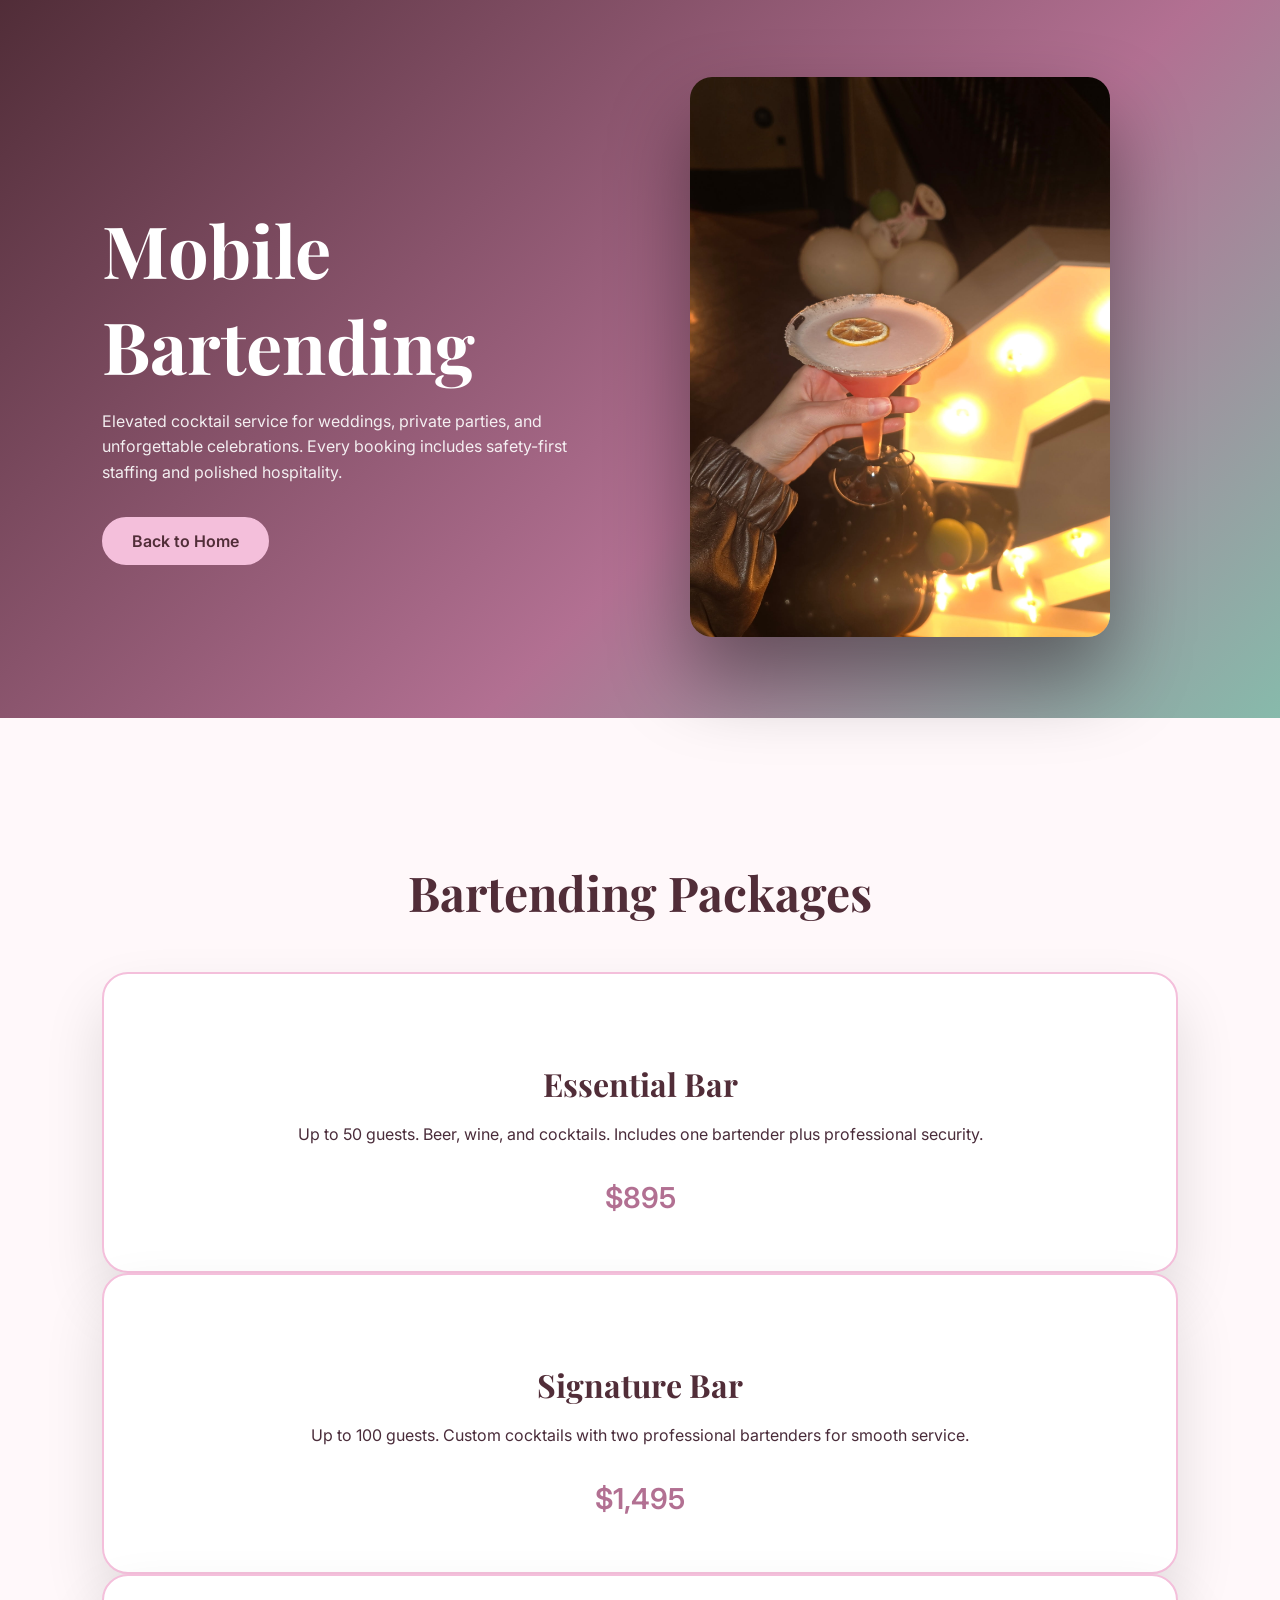
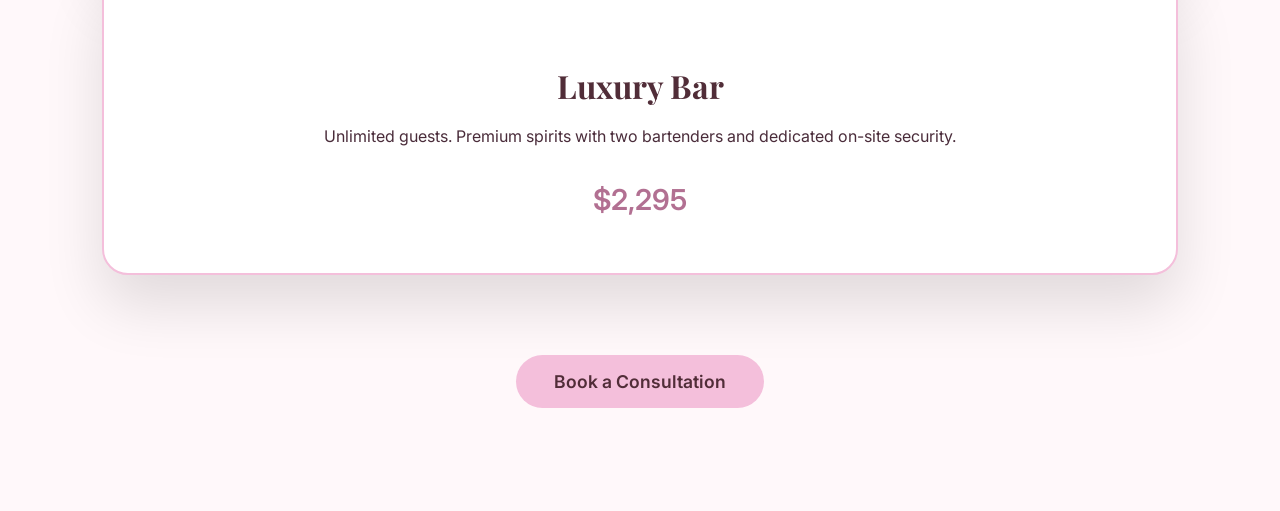
==== bartending.html @ ce917d85 "update photo on bartending page" ====
<!DOCTYPE html>
<html lang="en">
<head>
<meta charset="UTF-8">
<title>Mobile Bartending | Make It A Double</title>

<link href="https://fonts.googleapis.com/css2?family=Playfair+Display:wght@400;500&family=Inter:wght@400;500;600&display=swap" rel="stylesheet">
<link rel="stylesheet" href="service.css">

</head>

<body>

<header class="page-hero">
  <div class="page-hero-inner">
    <div class="page-text">
      <h1>Mobile Bartending</h1>
      <p>
        Elevated cocktail service for weddings, private parties, and unforgettable celebrations.
        Every booking includes safety-first staffing and polished hospitality.
      </p>

      <a href="index.html" class="btn-outline">Back to Home</a>
    </div>

    <div class="page-image">
      <img src="Images/3849830611648929464.JPG" alt="Mobile bartending">
    </div>
  </div>
</header>

<section class="packages">
  <h2>Bartending Packages</h2>

  <div class="package-grid">

    <div class="package">
      <h3>Essential Bar</h3>
      <p>Up to 50 guests. Beer, wine, and cocktails. Includes one bartender plus professional security.</p>
      <span class="price">$895</span>
    </div>

    <div class="package">
      <h3>Signature Bar</h3>
      <p>Up to 100 guests. Custom cocktails with two professional bartenders for smooth service.</p>
      <span class="price">$1,495</span>
    </div>

    <div class="package">
      <h3>Luxury Bar</h3>
      <p>Unlimited guests. Premium spirits with two bartenders and dedicated on-site security.</p>
      <span class="price">$2,295</span>
    </div>

  </div>
  <div class="cta-wrap">
  <a href="book.html" class="btn-primary">Book a Consultation</a>
  </div>
</section>

</body>
</html>
---- service.css ----
* {
  box-sizing: border-box;
}

body {
  margin: 0;
  font-family: "Inter", sans-serif;
  background: #fff8fa;
  color: #512d38;
}

/* ---------- HERO ---------- */

.page-hero {
  padding: 6vw 8vw;
  background: linear-gradient(135deg, #512d38, #b27092 60%, #87baab);
  color: white;
}

.page-hero-inner {
  display: grid;
  grid-template-columns: 1.1fr 1fr;
  align-items: center;
  gap: 4vw;
  max-width: 1200px;
  margin: auto;
}

.page-text h1 {
  font-family: "Playfair Display", serif;
  font-size: clamp(3rem, 6vw, 4.5rem);
  margin-bottom: 1rem;
}

.page-text p {
  max-width: 520px;
  line-height: 1.6;
  opacity: .9;
  margin-bottom: 2rem;
}

.page-image img {
  width: 100%;
  max-width: 420px;
  border-radius: 22px;
  box-shadow: 0 40px 80px rgba(0,0,0,.4);
}

/* ---------- BUTTONS ---------- */

.btn-outline {
  display: inline-block;
  padding: 12px 28px;
  border-radius: 40px;
  background: #f4bfdb;
  border: 2px solid #f4bfdb;
  color: #512d38;
  text-decoration: none;
  font-weight: 600;
  opacity: 1;
}

.btn-outline:hover {
  background: #ffe9f3;
  border-color: #ffe9f3;
  color: #512d38;
}

.btn-primary {
  display: inline-block;
  background: #f4bfdb;
  color: #512d38;
  padding: 16px 38px;
  border-radius: 40px;
  text-decoration: none;
  font-weight: 600;
  font-size: 1.1rem;
}

.btn-primary:hover {
  background: #ffe6f2;
}

/* ---------- PACKAGES ---------- */

.packages {
  padding: 8vw;
  background: #fff8fa;
  text-align: center;
}

.packages h2 {
  font-family: "Playfair Display", serif;
  font-size: 3rem;
  margin-bottom: 3rem;
}

/* GRID */

.service-grid {
  display: grid;
  grid-template-columns: repeat(3, 1fr);
  gap: 2.5rem;
  max-width: 1200px;
  margin: 0 auto;
}
/* CARDS */

.package {
  background: white;
  border-radius: 26px;
  padding: 3.5rem;
  border: 2px solid #f4bfdb;
  box-shadow: 0 30px 60px rgba(0,0,0,.12);
  transition: transform .3s ease, box-shadow .3s ease;
}

.package:hover {
  transform: translateY(-10px);
  box-shadow: 0 50px 100px rgba(0,0,0,.18);
}

.package h3 {
  font-family: "Playfair Display", serif;
  font-size: 2rem;
  margin-bottom: 1rem;
}

.package p {
  line-height: 1.7;
  margin-bottom: 2rem;
  color: #4a2c3a;
}

.price {
  font-size: 1.8rem;
  font-weight: 600;
  color: #b27092;
}

/* CTA */

.cta-wrap {
  margin-top: 5rem;
}

/* ---------- MOBILE ---------- */

@media (max-width: 900px) {
  .page-hero-inner {
    grid-template-columns: 1fr;
    text-align: center;
  }

  .page-image img {
    margin-top: 3rem;
  }
}
/* Force solid CTA buttons on service pages */
.btn {
  background: #f4bfdb;
  color: #512d38;
  opacity: 1;
  border: none;
}

.btn:hover {
  background: #ffe9f3;
}
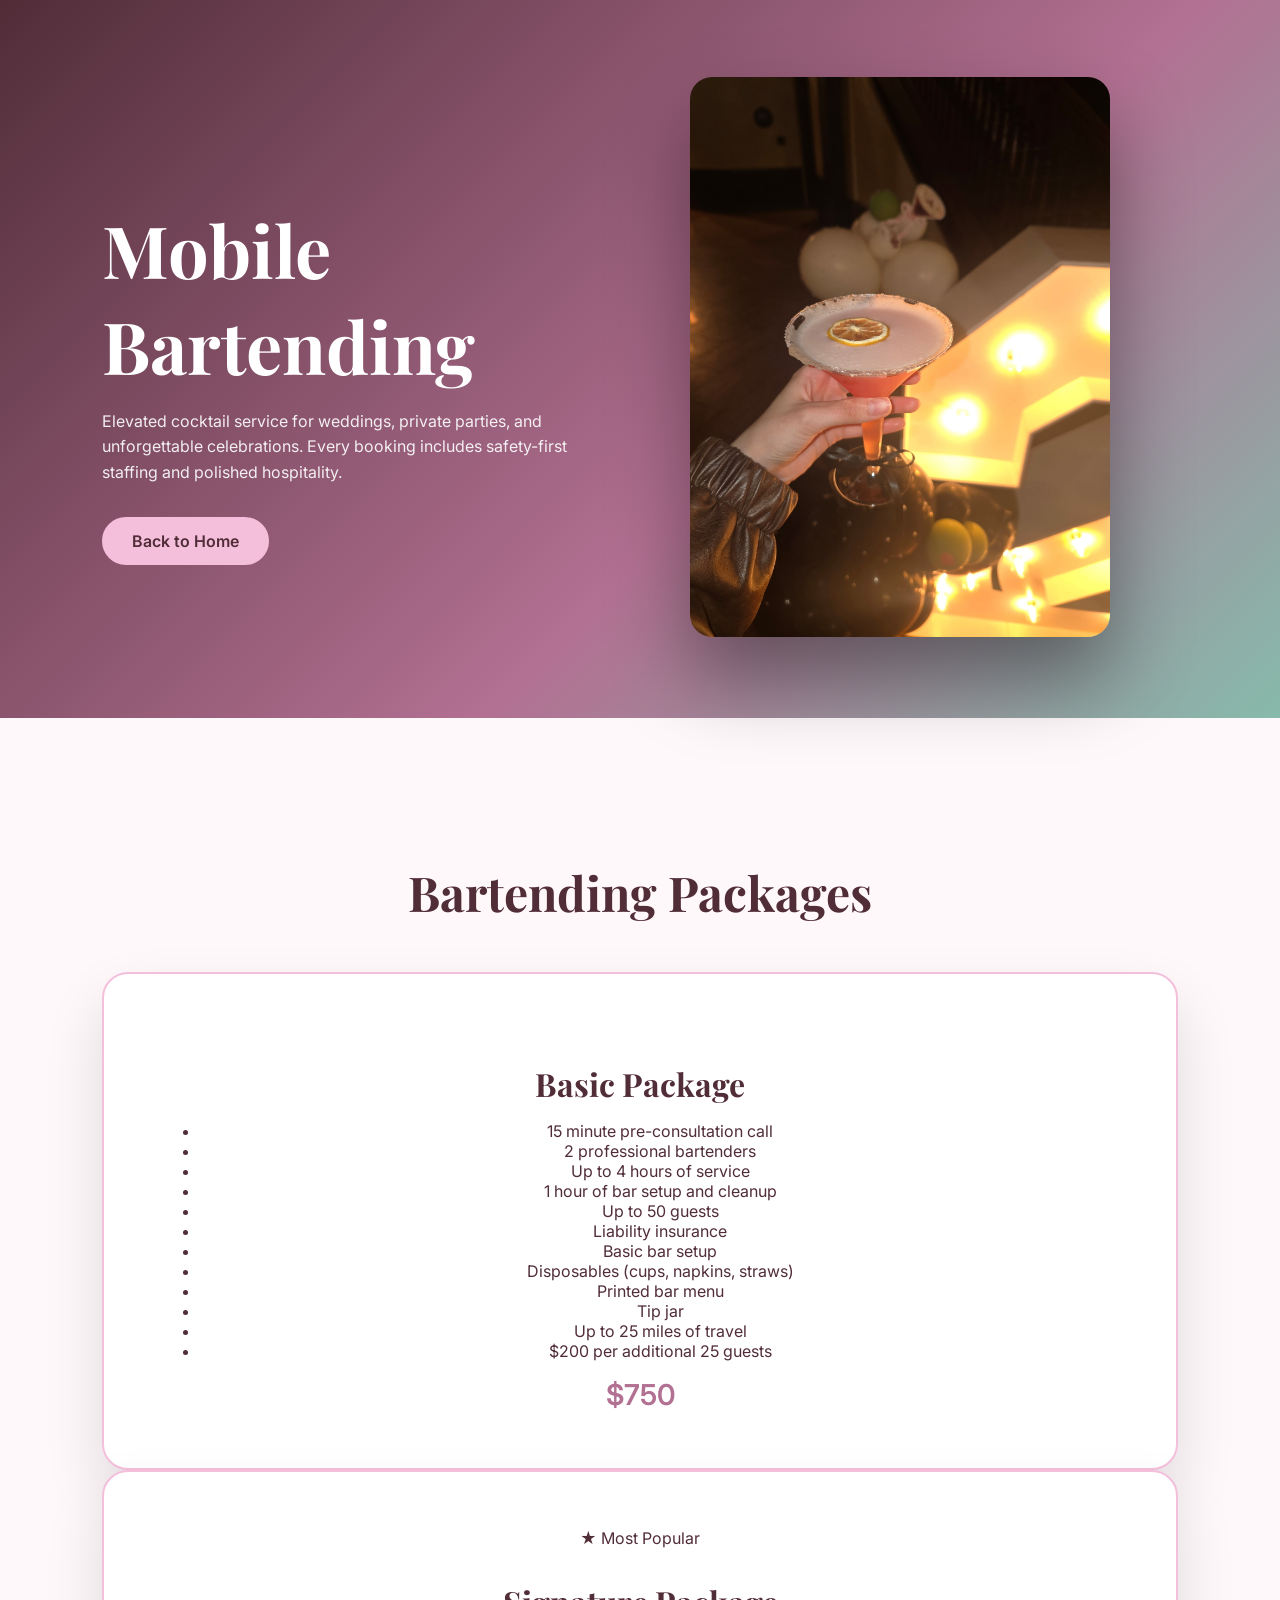
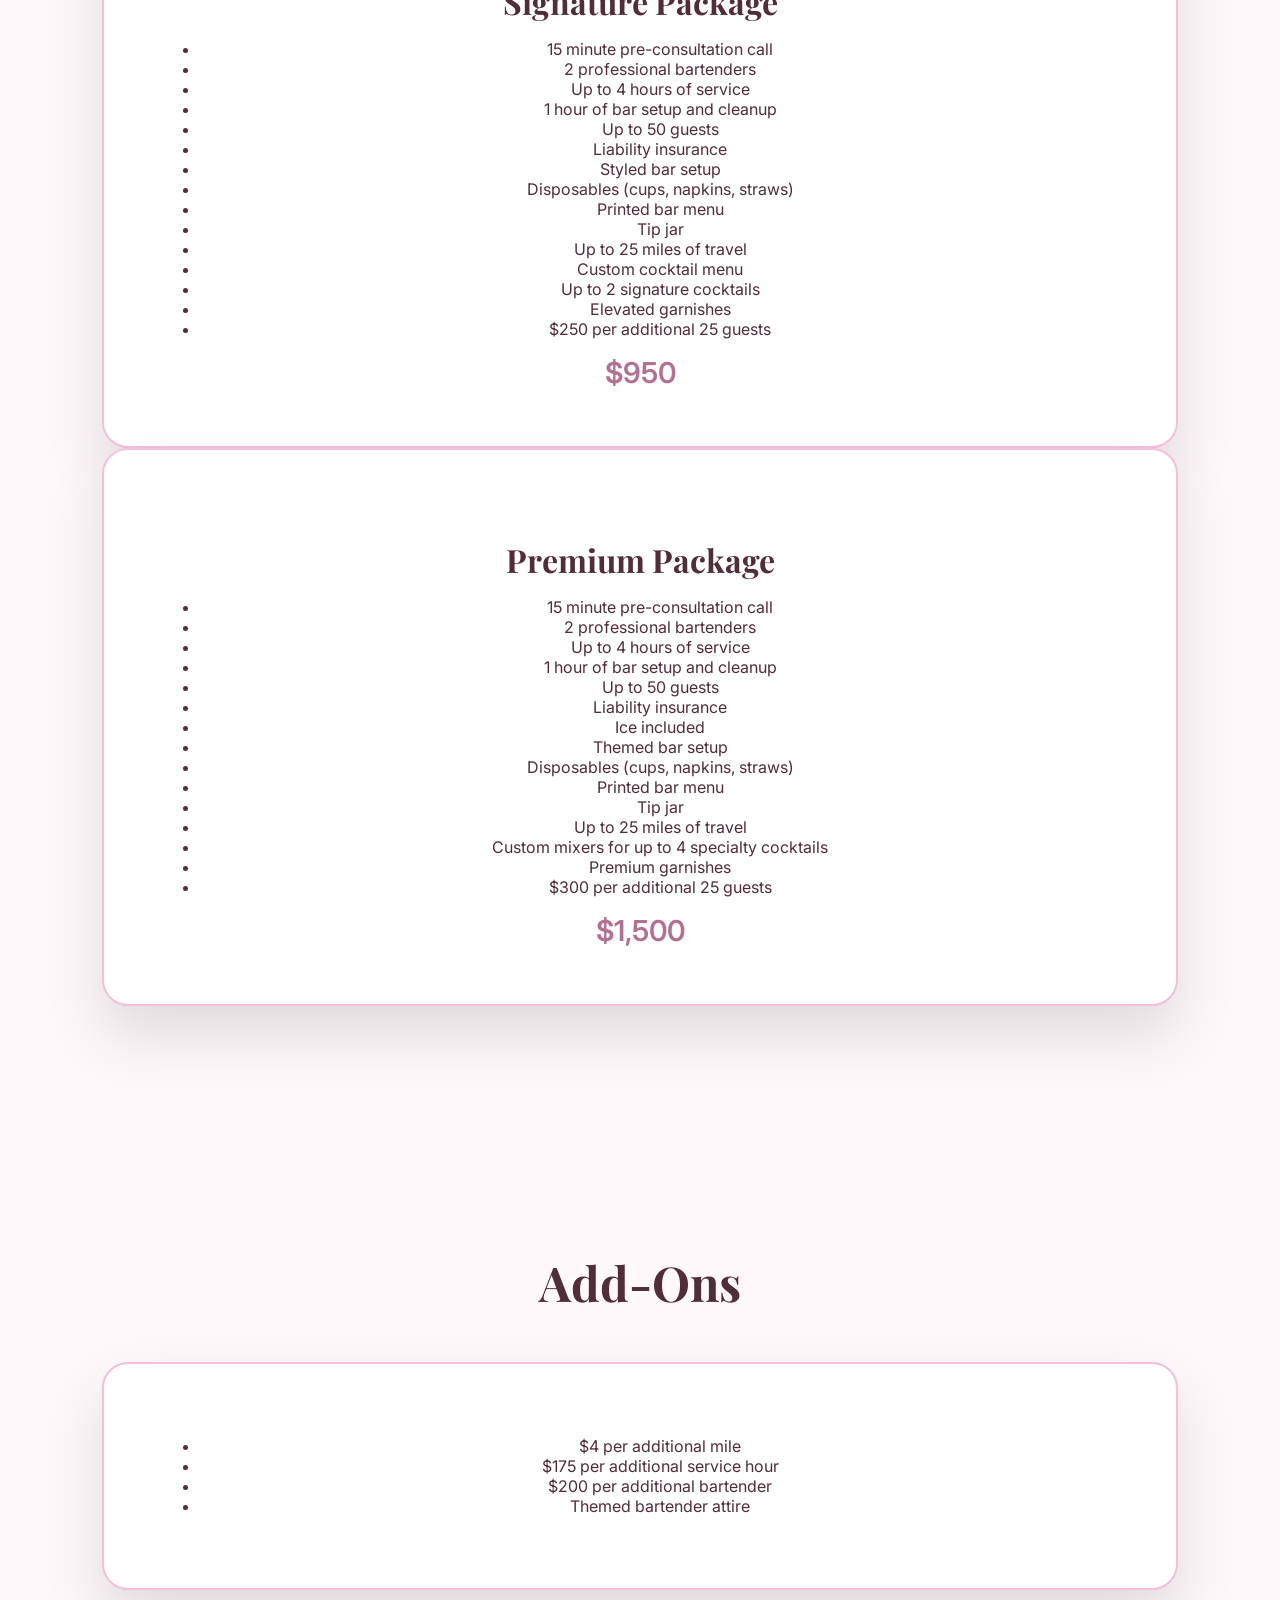
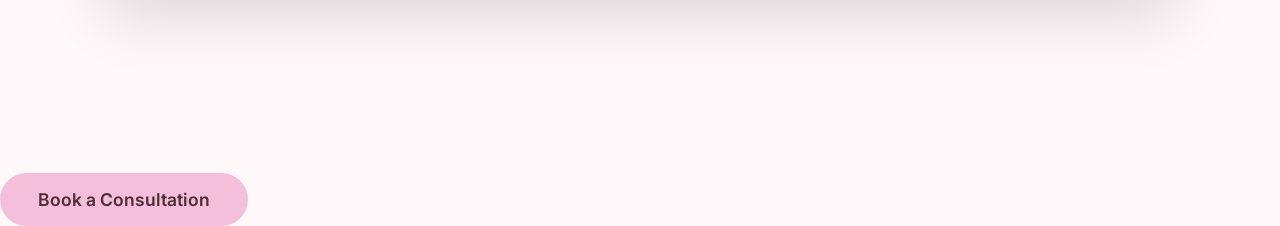
==== commit ff63887e: "change packages on bartending page" ====
--- a/bartending.html
+++ b/bartending.html
@@ -34,23 +34,96 @@
 
   <div class="package-grid">
 
+    <!-- BASIC PACKAGE -->
     <div class="package">
-      <h3>Essential Bar</h3>
-      <p>Up to 50 guests. Beer, wine, and cocktails. Includes one bartender plus professional security.</p>
-      <span class="price">$895</span>
+      <h3>Basic Package</h3>
+
+      <ul class="package-list">
+        <li>15 minute pre-consultation call</li>
+        <li>2 professional bartenders</li>
+        <li>Up to 4 hours of service</li>
+        <li>1 hour of bar setup and cleanup</li>
+        <li>Up to 50 guests</li>
+        <li>Liability insurance</li>
+        <li>Basic bar setup</li>
+        <li>Disposables (cups, napkins, straws)</li>
+        <li>Printed bar menu</li>
+        <li>Tip jar</li>
+        <li>Up to 25 miles of travel</li>
+        <li>$200 per additional 25 guests</li>
+      </ul>
+
+      <span class="price">$750</span>
     </div>
 
-    <div class="package">
-      <h3>Signature Bar</h3>
-      <p>Up to 100 guests. Custom cocktails with two professional bartenders for smooth service.</p>
-      <span class="price">$1,495</span>
+    <!-- SIGNATURE PACKAGE -->
+    <div class="package featured">
+      <span class="badge">★ Most Popular</span>
+      <h3>Signature Package</h3>
+
+      <ul class="package-list">
+        <li>15 minute pre-consultation call</li>
+        <li>2 professional bartenders</li>
+        <li>Up to 4 hours of service</li>
+        <li>1 hour of bar setup and cleanup</li>
+        <li>Up to 50 guests</li>
+        <li>Liability insurance</li>
+        <li>Styled bar setup</li>
+        <li>Disposables (cups, napkins, straws)</li>
+        <li>Printed bar menu</li>
+        <li>Tip jar</li>
+        <li>Up to 25 miles of travel</li>
+        <li>Custom cocktail menu</li>
+        <li>Up to 2 signature cocktails</li>
+        <li>Elevated garnishes</li>
+        <li>$250 per additional 25 guests</li>
+      </ul>
+
+      <span class="price">$950</span>
     </div>
 
+    <!-- PREMIUM PACKAGE -->
     <div class="package">
-      <h3>Luxury Bar</h3>
-      <p>Unlimited guests. Premium spirits with two bartenders and dedicated on-site security.</p>
-      <span class="price">$2,295</span>
+      <h3>Premium Package</h3>
+
+      <ul class="package-list">
+        <li>15 minute pre-consultation call</li>
+        <li>2 professional bartenders</li>
+        <li>Up to 4 hours of service</li>
+        <li>1 hour of bar setup and cleanup</li>
+        <li>Up to 50 guests</li>
+        <li>Liability insurance</li>
+        <li>Ice included</li>
+        <li>Themed bar setup</li>
+        <li>Disposables (cups, napkins, straws)</li>
+        <li>Printed bar menu</li>
+        <li>Tip jar</li>
+        <li>Up to 25 miles of travel</li>
+        <li>Custom mixers for up to 4 specialty cocktails</li>
+        <li>Premium garnishes</li>
+        <li>$300 per additional 25 guests</li>
+      </ul>
+
+      <span class="price">$1,500</span>
     </div>
+
+  </div>
+</section>
+
+<section class="packages addons">
+  <h2>Add-Ons</h2>
+
+  <div class="package-grid single">
+    <div class="package">
+      <ul class="package-list">
+        <li>$4 per additional mile</li>
+        <li>$175 per additional service hour</li>
+        <li>$200 per additional bartender</li>
+        <li>Themed bartender attire</li>
+      </ul>
+    </div>
+  </div>
+</section>
 
   </div>
   <div class="cta-wrap">
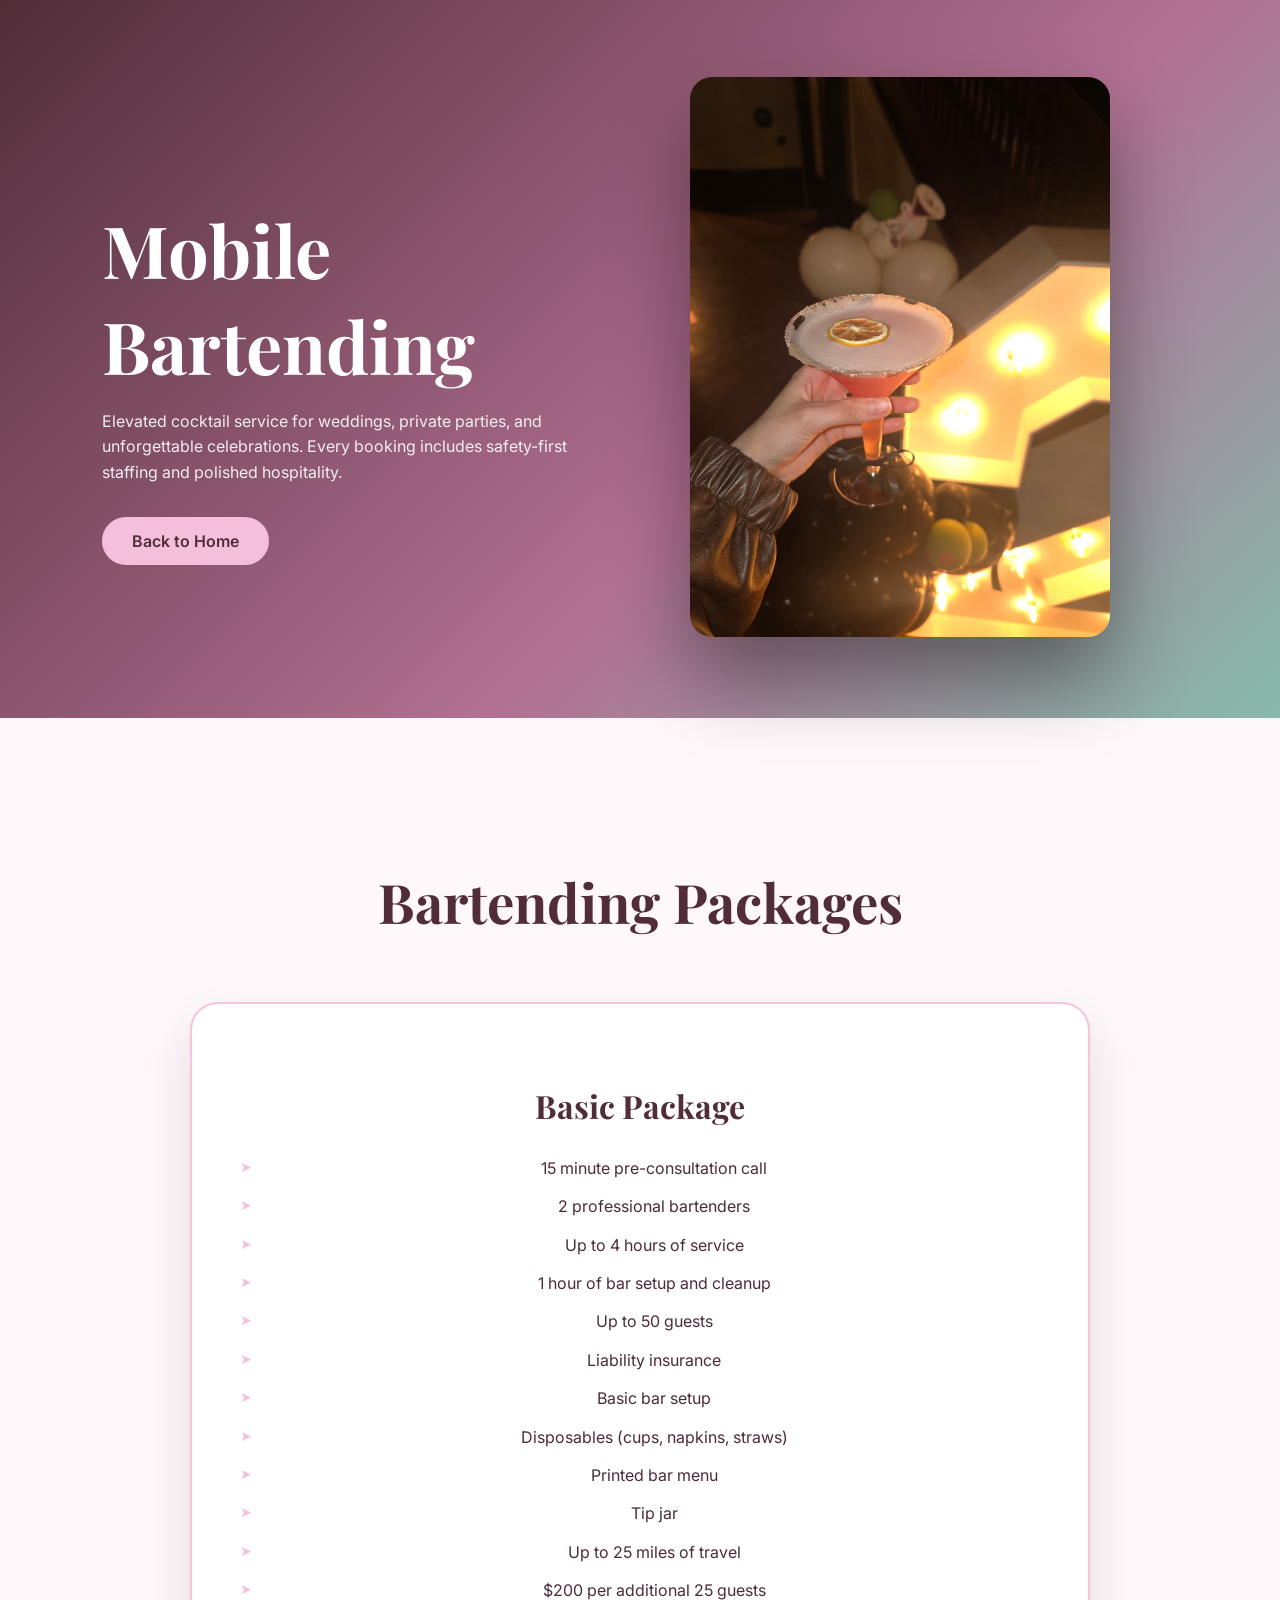
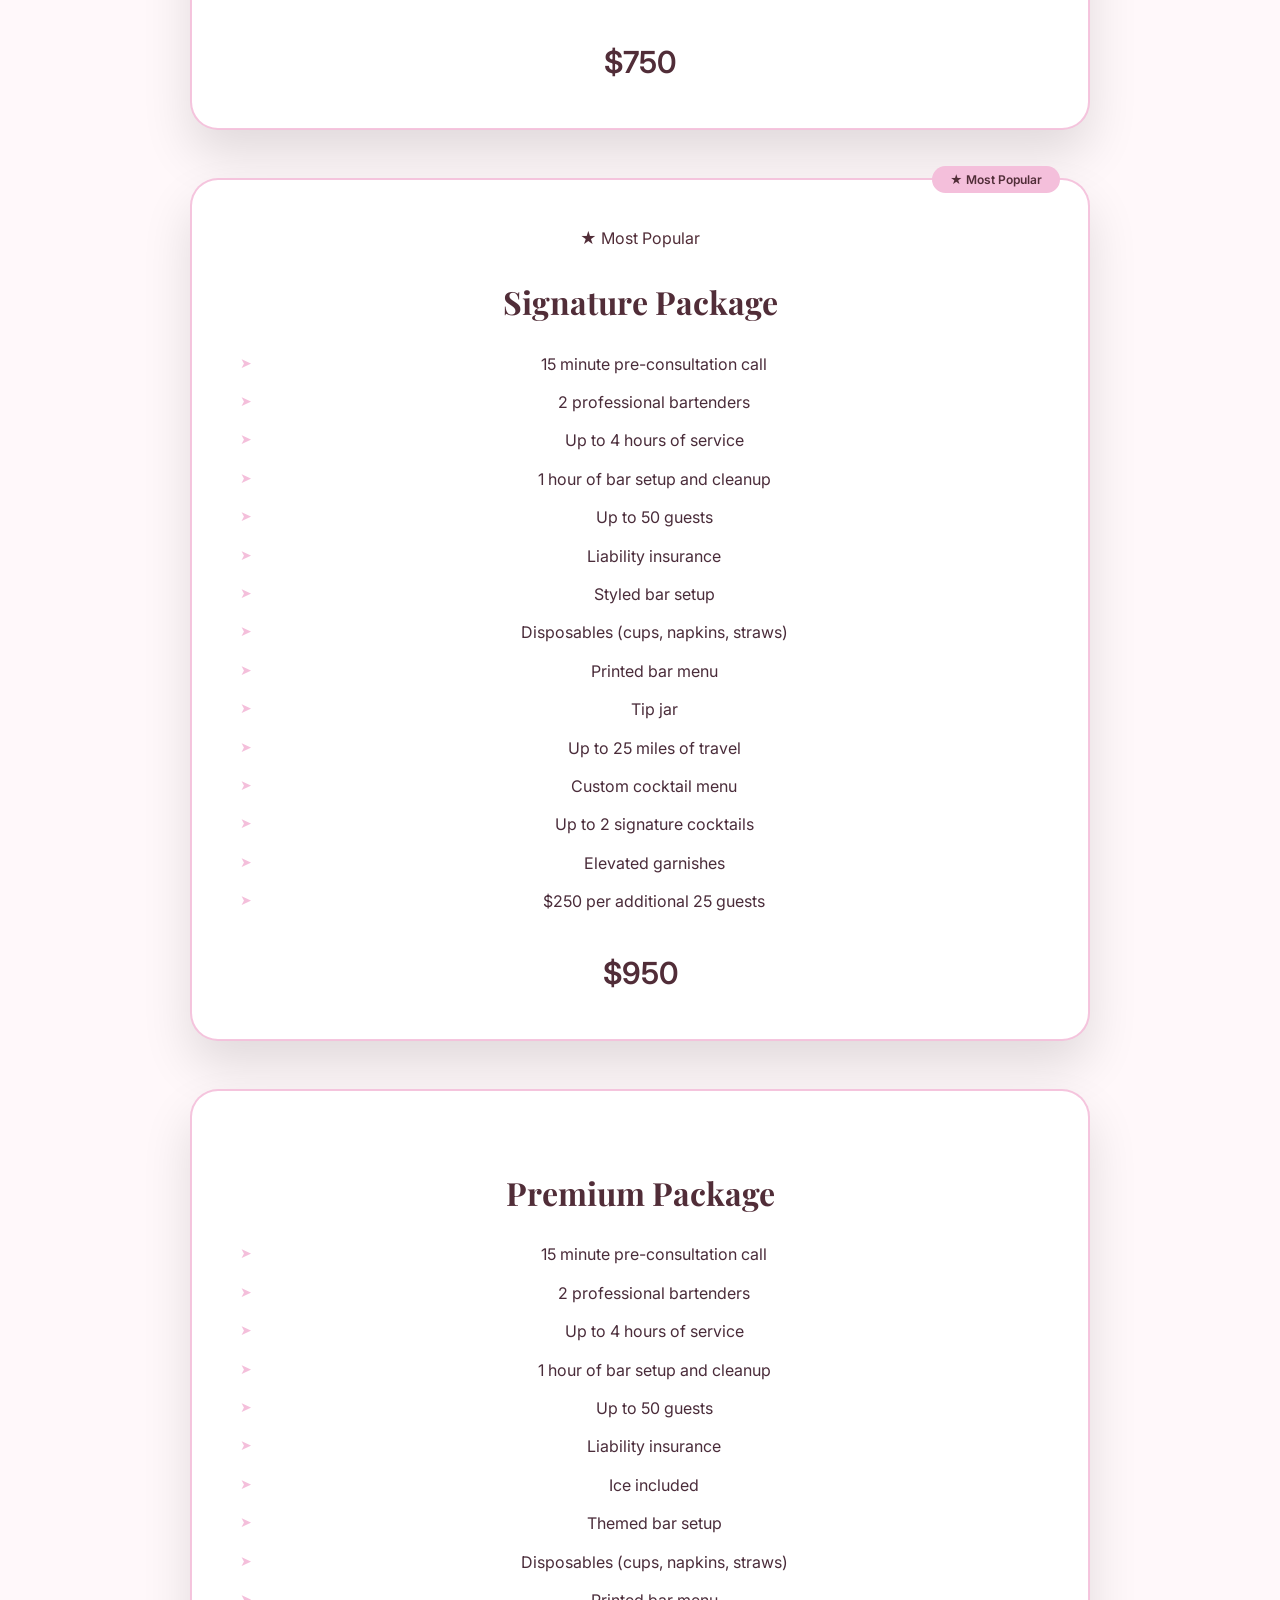
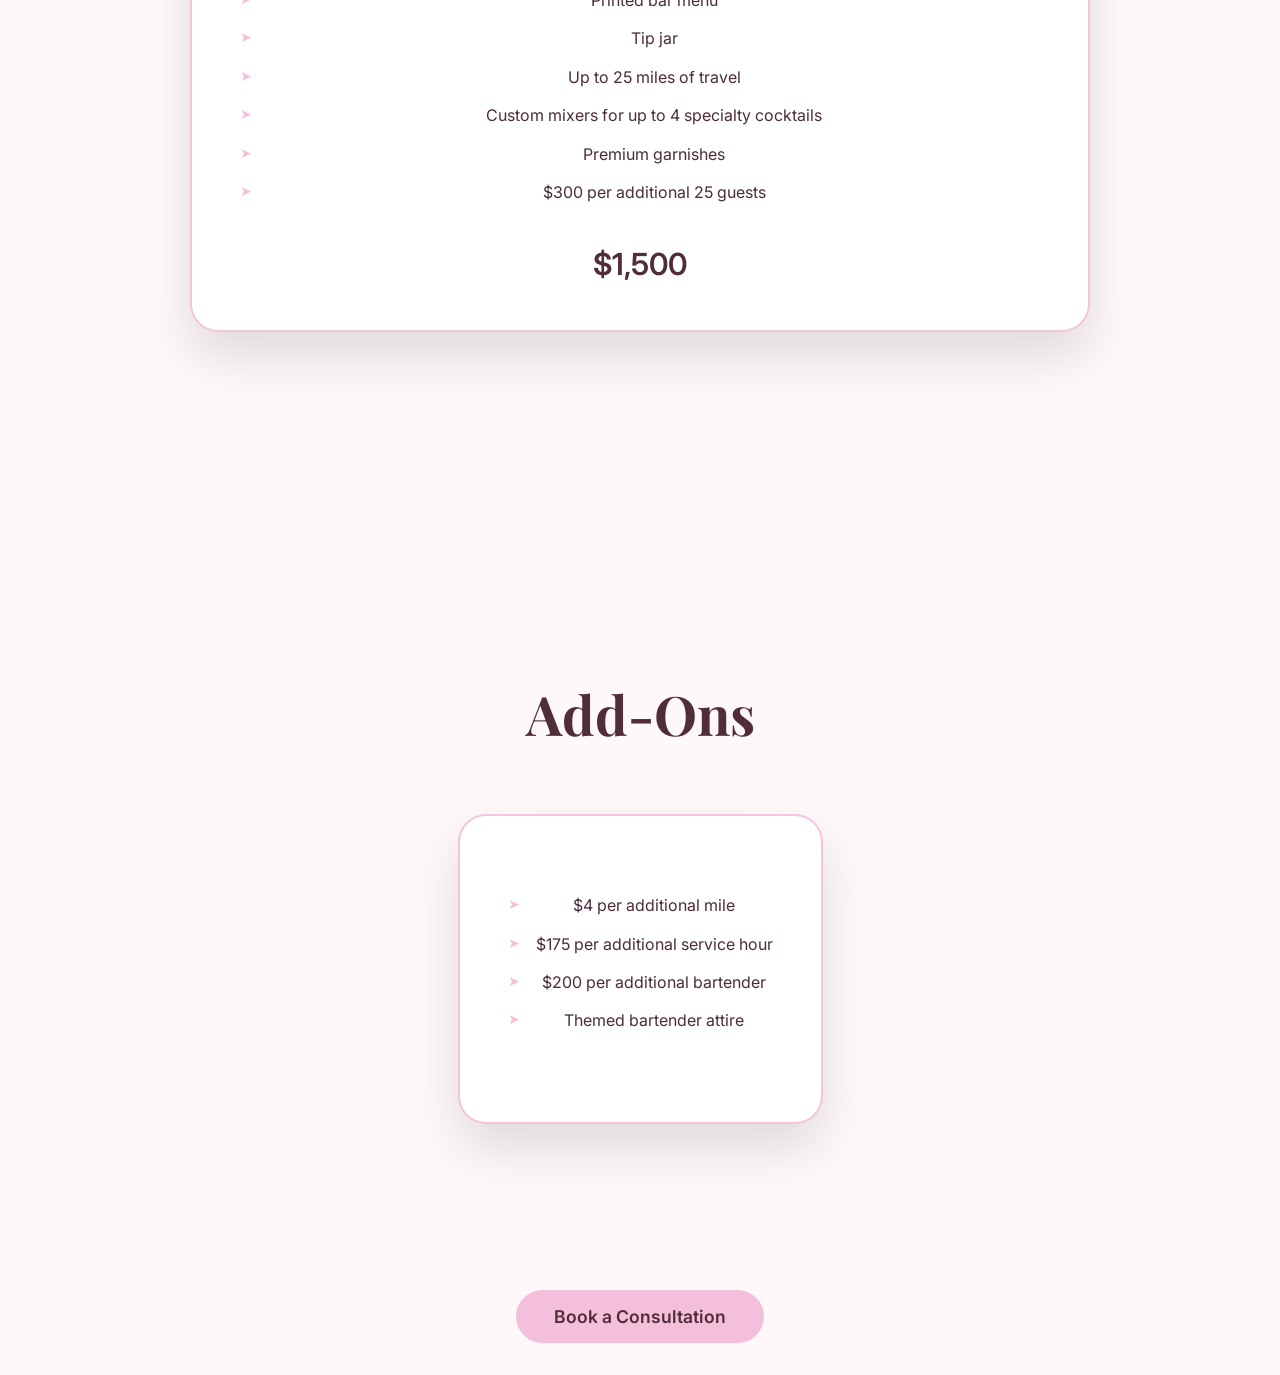
==== commit dd5eb5e4: "favicon udate" ====
--- a/bartending.html
+++ b/bartending.html
@@ -3,13 +3,14 @@
 <head>
 <meta charset="UTF-8">
 <title>Mobile Bartending | Make It A Double</title>
-
+<link rel="icon" href="/favicon.ico">
+<link rel="shortcut icon" href="/favicon.ico">
 <link href="https://fonts.googleapis.com/css2?family=Playfair+Display:wght@400;500&family=Inter:wght@400;500;600&display=swap" rel="stylesheet">
 <link rel="stylesheet" href="service.css">
 
 </head>
 
-<body>
+<body class="service-page bartending-page">
 
 <header class="page-hero">
   <div class="page-hero-inner">
@@ -125,11 +126,14 @@
   </div>
 </section>
 
+  </div> <!-- end .package-grid -->
+
+  <div class="cta-wrap">
+    <a href="book.html" class="btn-primary">Book a Consultation</a>
   </div>
-  <div class="cta-wrap">
-  <a href="book.html" class="btn-primary">Book a Consultation</a>
-  </div>
+
 </section>
 
 </body>
 </html>
+
--- a/service.css
+++ b/service.css
@@ -167,3 +167,131 @@
 .btn:hover {
   background: #ffe9f3;
 }
+/* =====================================
+   BARTENDING PAGE — PACKAGES & ADD-ONS
+   Scoped to .bartending-page ONLY
+   ===================================== */
+
+.bartending-page .packages {
+  padding: 8vw 6vw;
+  background: #fff8fa;
+}
+
+.bartending-page .packages h2 {
+  font-family: "Playfair Display", serif;
+  font-size: clamp(2.4rem, 5vw, 3.4rem);
+  text-align: center;
+  color: #512d38;
+  margin-bottom: 4rem;
+}
+
+/* STACKED LAYOUT — ALWAYS */
+.bartending-page .package-grid {
+  display: flex;
+  flex-direction: column;
+  gap: 3rem;
+  max-width: 900px;
+  margin: 0 auto;
+}
+
+/* PACKAGE CARD */
+.bartending-page .package {
+  background: #ffffff;
+  border-radius: 28px;
+  padding: 3rem;
+  box-shadow: 0 25px 50px rgba(0,0,0,0.12);
+  position: relative;
+  border: 2px solid rgba(244, 191, 219, 0.9);
+  box-sizing: border-box;
+  background-clip: padding-box;
+  transition: transform 0.3s ease, box-shadow 0.3s ease;
+}
+
+.bartending-page .package:hover {
+  border-color: #f4bfdb;
+  transform: translateY(-6px);
+}
+
+/* TITLE */
+.bartending-page .package h3 {
+  font-family: "Playfair Display", serif;
+  font-size: 2rem;
+  color: #512d38;
+  margin-bottom: 1.4rem;
+}
+
+/* MOST POPULAR BADGE */
+.bartending-page .package.featured::after {
+  content: "★ Most Popular";
+  position: absolute;
+  top: -14px;
+  right: 28px;
+  background: #f4bfdb;
+  color: #512d38;
+  padding: 6px 18px;
+  font-size: 0.75rem;
+  font-weight: 600;
+  border-radius: 20px;
+}
+
+/* LIST */
+.bartending-page .package ul {
+  list-style: none;
+  padding: 0;
+  margin: 1.8rem 0 2.6rem;
+}
+
+.bartending-page .package li {
+  position: relative;
+  padding-left: 28px;
+  margin-bottom: 0.9rem;
+  font-size: 1rem;
+  color: #4a2c3a;
+  line-height: 1.5;
+}
+
+/* PINK ARROW BULLETS */
+.bartending-page .package li::before {
+  content: "➤";
+  position: absolute;
+  left: 0;
+  top: 0;
+  color: #f4bfdb;
+  font-size: 0.9rem;
+}
+
+/* PRICE */
+.bartending-page .price {
+  font-size: 1.9rem;
+  font-weight: 600;
+  color: #512d38;
+  margin-top: 1rem;
+}
+
+/* ADD-ONS */
+.bartending-page .addons {
+  margin-top: 6rem;
+}
+
+.bartending-page .addons .package {
+  max-width: 600px;
+  margin: 0 auto;
+}
+
+/* CTA */
+.bartending-page .cta-wrap {
+  display: flex;
+  justify-content: center;
+  margin: 4rem 0 2rem;
+}
+
+/* MOBILE POLISH ONLY (no layout changes) */
+@media (max-width: 768px) {
+  .bartending-page .package {
+    padding: 2.2rem;
+  }
+
+  .bartending-page .package h3 {
+    font-size: 1.7rem;
+  }
+}
